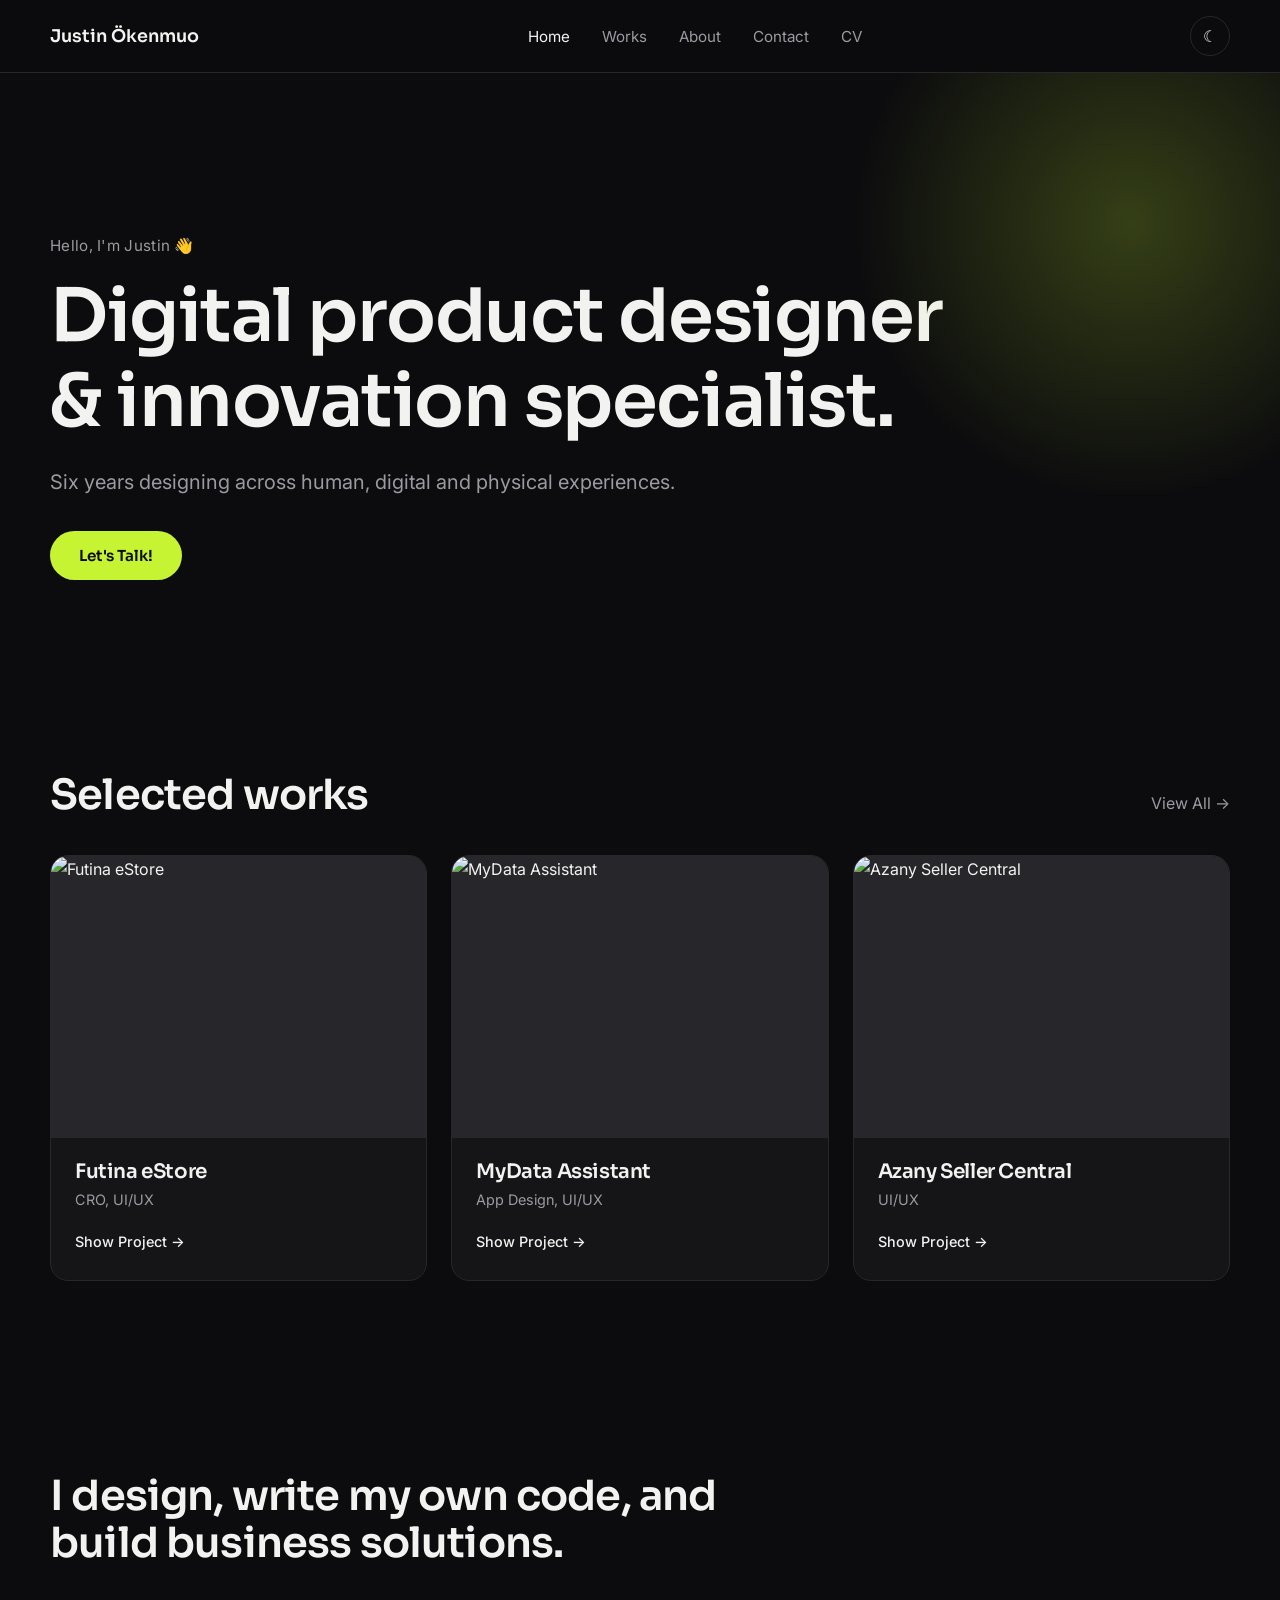
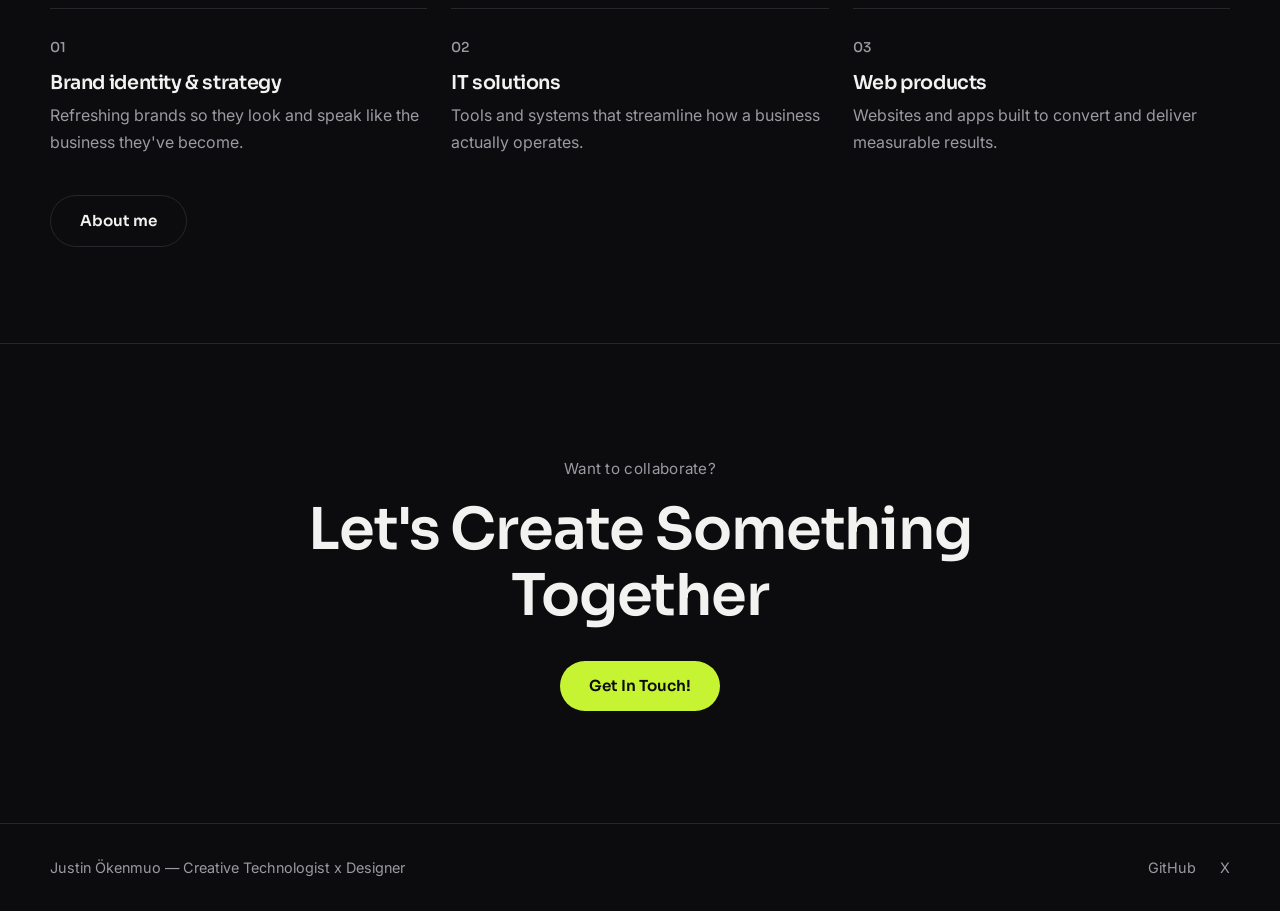
==== index.html @ a4647f99 "Static rebuild of okenmuo.work for GitHub Pages Co-Authored-By: Claude Opus 5.5 <noreply@anthropic.c" ====
<!doctype html>
<html lang="en" data-theme="dark">
<head>
<meta charset="utf-8">
<meta name="viewport" content="width=device-width, initial-scale=1">
<title>Justin Ökenmuo — Creative Technologist x Designer</title>
<meta name="description" content="Justin Ökenmuo — Creative Technologist x Designer">
<meta property="og:title" content="Justin Ökenmuo — Creative Technologist x Designer">
<meta property="og:description" content="Justin Ökenmuo — Creative Technologist x Designer">
<meta property="og:image" content="https://okenmuo.work/wp-content/uploads/2025/02/Screenshot-36.png">
<link rel="icon" href="https://okenmuo.work/wp-content/uploads/2025/01/cropped-favicon-96x96-2-270x270.png">
<link rel="preconnect" href="https://fonts.googleapis.com">
<link rel="preconnect" href="https://fonts.gstatic.com" crossorigin>
<link href="https://fonts.googleapis.com/css2?family=Sora:wght@400;500;600;700&family=Inter:wght@400;500&display=swap" rel="stylesheet">
<link rel="stylesheet" href="assets/style.css">
<script>try{var t=localStorage.getItem('theme');if(t)document.documentElement.dataset.theme=t;}catch(e){}</script>
</head>
<body>
<div class="loader" aria-hidden="true"><span>L O A D I N G</span></div>
<header class="site-header">
  <div class="wrap header-inner">
    <a class="logo" href="./">Justin Ökenmuo</a>
    <nav class="nav" id="nav"><ul><li><a href="./" aria-current="page">Home</a></li><li><a href="works/">Works</a></li><li><a href="about/">About</a></li><li><a href="contact/">Contact</a></li><li><a href="https://drive.google.com/file/d/1fWzQb8AXRmcuhQcdICG2mZRtPv6aENEN/view?usp=sharing" target="_blank" rel="noopener">CV</a></li></ul></nav>
    <div class="header-actions">
      <button class="theme-toggle" type="button" aria-label="Toggle light and dark mode"><span class="sun">☀</span><span class="moon">☾</span></button>
      <button class="menu-toggle" type="button" aria-label="Open menu" aria-expanded="false" aria-controls="nav"><span></span><span></span></button>
    </div>
  </div>
</header>
<main>
<section class="hero">
  <div class="hero-glow" aria-hidden="true"></div>
  <div class="wrap">
    <p class="eyebrow reveal">Hello, I'm Justin 👋</p>
    <h1 class="reveal">Digital product designer &amp; innovation specialist.</h1>
    <p class="lead reveal">Six years designing across human, digital and physical experiences.</p>
    <a class="btn reveal" href="contact/">Let's Talk!</a>
  </div>
</section>
<section class="section">
  <div class="wrap">
    <div class="section-head"><h2>Selected works</h2><a class="text-link" href="works/">View All →</a></div>
    <div class="grid"><a class="card reveal" href="portfolio/futina-estore/">
  <div class="card-img"><img src="https://okenmuo.work/wp-content/uploads/2026/09/futina_project.141.jpg" alt="Futina eStore" loading="lazy"></div>
  <div class="card-body"><h5>Futina eStore</h5><p class="tags">CRO, UI/UX</p><span class="card-link">Show Project →</span></div>
</a><a class="card reveal" href="portfolio/ai-mydata/">
  <div class="card-img"><img src="https://okenmuo.work/wp-content/uploads/2024/12/ai-home-dashboard.jpg" alt="MyData Assistant" loading="lazy"></div>
  <div class="card-body"><h5>MyData Assistant</h5><p class="tags">App Design, UI/UX</p><span class="card-link">Show Project →</span></div>
</a><a class="card reveal" href="portfolio/azany-ecommerce/">
  <div class="card-img"><img src="https://okenmuo.work/wp-content/uploads/2024/12/azany-dashboard.jpg" alt="Azany Seller Central" loading="lazy"></div>
  <div class="card-body"><h5>Azany Seller Central</h5><p class="tags">UI/UX</p><span class="card-link">Show Project →</span></div>
</a></div>
  </div>
</section>
<section class="section services">
  <div class="wrap">
    <h2 class="reveal">I design, write my own code, and build business solutions.</h2>
    <div class="service-grid">
      <div class="service reveal"><span class="num">01</span><h3>Brand identity &amp; strategy</h3><p>Refreshing brands so they look and speak like the business they've become.</p></div>
      <div class="service reveal"><span class="num">02</span><h3>IT solutions</h3><p>Tools and systems that streamline how a business actually operates.</p></div>
      <div class="service reveal"><span class="num">03</span><h3>Web products</h3><p>Websites and apps built to convert and deliver measurable results.</p></div>
    </div>
    <a class="btn btn-ghost" href="about/">About me</a>
  </div>
</section>
<section class="cta">
  <div class="wrap">
    <p class="eyebrow">Want to collaborate?</p>
    <h2>Let's Create Something Together</h2>
    <a class="btn" href="contact/">Get In Touch!</a>
  </div>
</section>
</main>
<footer class="site-footer">
  <div class="wrap footer-inner">
    <p>Justin Ökenmuo — Creative Technologist x Designer</p>
    <div class="socials"><a href="https://github.com/juxtenberg" target="_blank" rel="noopener">GitHub</a><a href="https://x.com/juxten" target="_blank" rel="noopener">X</a></div>
  </div>
</footer>
<script src="assets/main.js"></script>
</body>
</html>
---- assets/style.css ----
:root {
  --bg: #0c0c0e;
  --bg-2: #151518;
  --line: #26262b;
  --text: #f2f2f0;
  --muted: #9a9aa2;
  --accent: #c6f432;
  --accent-ink: #0c0c0e;
  --radius: 18px;
  --font-head: "Sora", system-ui, sans-serif;
  --font-body: "Inter", system-ui, sans-serif;
}
[data-theme="light"] {
  --bg: #f6f5f1;
  --bg-2: #ffffff;
  --line: #e2e0d8;
  --text: #121214;
  --muted: #5f5f66;
  --accent: #121214;
  --accent-ink: #f6f5f1;
}

* { box-sizing: border-box; margin: 0; padding: 0; }
html { scroll-behavior: smooth; }
body {
  background: var(--bg); color: var(--text);
  font: 16px/1.65 var(--font-body);
  -webkit-font-smoothing: antialiased;
  transition: background .3s, color .3s;
}
img { max-width: 100%; display: block; }
a { color: inherit; }
h1, h2, h3, h5 { font-family: var(--font-head); line-height: 1.15; letter-spacing: -0.02em; }
h1 { font-size: clamp(2.4rem, 6vw, 4.6rem); font-weight: 600; }
h2 { font-size: clamp(1.6rem, 3.4vw, 2.6rem); font-weight: 600; margin-bottom: 1.2rem; }
h3 { font-size: 1.2rem; font-weight: 600; }
h5 { font-size: 1.25rem; font-weight: 600; }
.wrap { width: min(1180px, 100% - 32px); margin-inline: auto; }
.muted { color: var(--muted); }
.eyebrow { color: var(--muted); font-size: .95rem; margin-bottom: 1rem; letter-spacing: .02em; }
.lead { font-size: clamp(1.05rem, 1.6vw, 1.25rem); color: var(--muted); max-width: 640px; margin: 1.4rem 0 2rem; }

/* Loader */
.loader {
  position: fixed; inset: 0; z-index: 100; background: var(--bg);
  display: grid; place-items: center; transition: opacity .5s, visibility .5s;
}
.loader span { font: 500 .85rem var(--font-head); letter-spacing: .3em; color: var(--muted); animation: pulse 1s infinite alternate; }
body.loaded .loader { opacity: 0; visibility: hidden; }
@keyframes pulse { to { opacity: .3; } }

/* Header */
.site-header {
  position: sticky; top: 0; z-index: 50;
  background: color-mix(in srgb, var(--bg) 80%, transparent);
  backdrop-filter: blur(12px); border-bottom: 1px solid var(--line);
}
.header-inner { display: flex; align-items: center; justify-content: space-between; height: 72px; gap: 1rem; }
.logo { font: 600 1.1rem var(--font-head); text-decoration: none; }
.nav ul { display: flex; gap: 2rem; list-style: none; }
.nav a { text-decoration: none; color: var(--muted); font-size: .95rem; transition: color .2s; }
.nav a:hover, .nav a[aria-current="page"] { color: var(--text); }
.header-actions { display: flex; gap: .5rem; align-items: center; }
.theme-toggle, .menu-toggle {
  background: none; border: 1px solid var(--line); color: var(--text);
  width: 40px; height: 40px; border-radius: 50%; cursor: pointer; font-size: 1rem;
}
[data-theme="dark"] .sun, [data-theme="light"] .moon { display: none; }
.menu-toggle { display: none; flex-direction: column; justify-content: center; align-items: center; gap: 5px; }
.menu-toggle span { width: 16px; height: 1.5px; background: var(--text); transition: transform .3s; }
.menu-toggle[aria-expanded="true"] span:first-child { transform: translateY(3.25px) rotate(45deg); }
.menu-toggle[aria-expanded="true"] span:last-child { transform: translateY(-3.25px) rotate(-45deg); }

/* Buttons */
.btn {
  display: inline-block; background: var(--accent); color: var(--accent-ink);
  font: 600 .95rem var(--font-head); padding: .95rem 1.8rem; border-radius: 999px;
  text-decoration: none; border: none; cursor: pointer; transition: transform .2s;
}
.btn:hover { transform: translateY(-2px); }
.btn-ghost { background: none; color: var(--text); border: 1px solid var(--line); margin-top: 2.5rem; }
.text-link { color: var(--muted); text-decoration: none; }
.text-link:hover { color: var(--text); }

/* Sections */
.hero { position: relative; padding: clamp(5rem, 14vw, 10rem) 0 clamp(4rem, 8vw, 6rem); overflow: hidden; }
.hero h1 { max-width: 900px; }
.hero-glow {
  position: absolute; width: 600px; height: 600px; right: -150px; top: -150px; border-radius: 50%;
  background: radial-gradient(circle, color-mix(in srgb, var(--accent) 22%, transparent), transparent 65%);
  pointer-events: none;
}
.page-hero { padding: clamp(4rem, 10vw, 7rem) 0 3rem; }
.section { padding: clamp(3.5rem, 8vw, 6rem) 0; }
.pt0 { padding-top: 0; }
.section-head { display: flex; justify-content: space-between; align-items: baseline; gap: 1rem; margin-bottom: 1rem; }

/* Cards */
.grid { display: grid; grid-template-columns: repeat(auto-fill, minmax(320px, 1fr)); gap: 1.5rem; }
.card { text-decoration: none; background: var(--bg-2); border: 1px solid var(--line); border-radius: var(--radius); overflow: hidden; display: flex; flex-direction: column; }
.card-img { aspect-ratio: 4 / 3; overflow: hidden; background: var(--line); }
.card-img img { width: 100%; height: 100%; object-fit: cover; transition: transform .6s ease; }
.card:hover .card-img img { transform: scale(1.05); }
.card-body { padding: 1.4rem 1.5rem 1.6rem; }
.tags { color: var(--muted); font-size: .9rem; margin: .3rem 0 1rem; }
.card-link { font-size: .9rem; font-weight: 500; }

/* Services */
.services h2 { max-width: 760px; }
.service-grid { display: grid; grid-template-columns: repeat(auto-fit, minmax(260px, 1fr)); gap: 1.5rem; margin-top: 2.5rem; }
.service { border-top: 1px solid var(--line); padding-top: 1.5rem; }
.service .num { font: 500 .85rem var(--font-head); color: var(--muted); }
.service h3 { margin: .8rem 0 .5rem; }
.service p { color: var(--muted); }

/* CTA */
.cta { padding: clamp(4rem, 10vw, 7rem) 0; text-align: center; border-top: 1px solid var(--line); }
.cta h2 { font-size: clamp(2rem, 5vw, 3.6rem); max-width: 780px; margin: 0 auto 2rem; }

/* Footer */
.site-footer { border-top: 1px solid var(--line); padding: 2rem 0; font-size: .9rem; color: var(--muted); }
.footer-inner { display: flex; justify-content: space-between; flex-wrap: wrap; gap: 1rem; }
.socials { display: flex; gap: 1.5rem; }
.socials a { text-decoration: none; }
.socials a:hover { color: var(--text); }

/* About */
.about-grid { display: grid; grid-template-columns: 1.2fr 1fr; gap: 3rem; align-items: center; }
.portrait { border-radius: var(--radius); aspect-ratio: 4 / 5; object-fit: cover; width: 100%; }
.timeline { border-top: 1px solid var(--line); }
.job { display: grid; grid-template-columns: 1fr auto; gap: .4rem 2rem; padding: 1.6rem 0; border-bottom: 1px solid var(--line); }
.job-desc { grid-column: 1 / -1; color: var(--muted); max-width: 760px; }
.date { font-size: .9rem; }
.skills { display: grid; grid-template-columns: 1fr 1fr; gap: 3rem; }
.bar { margin-bottom: 1.3rem; }
.bar-top { display: flex; justify-content: space-between; font-size: .95rem; margin-bottom: .5rem; }
.bar-track { height: 4px; background: var(--line); border-radius: 4px; overflow: hidden; }
.bar-fill { height: 100%; width: 0; background: var(--accent); transition: width 1.2s ease; }
.visible .bar-fill { width: var(--v); }
.tools { display: grid; grid-template-columns: repeat(auto-fill, minmax(140px, 1fr)); gap: 1rem; }
.tool { background: var(--bg-2); border: 1px solid var(--line); border-radius: var(--radius); padding: 1.4rem 1rem; display: flex; flex-direction: column; align-items: center; gap: .8rem; font-size: .9rem; }
.tool img { width: 48px; height: 48px; object-fit: contain; }

/* Contact */
.contact-grid { display: grid; grid-template-columns: 1fr 1fr; gap: 3rem; }
.contact-list { list-style: none; display: grid; gap: 1.2rem; }
.contact-list li { display: flex; flex-direction: column; font-size: 1.1rem; }
.contact-list li .muted { font-size: .85rem; }
.contact-list a { text-decoration: none; }
.contact-form { background: var(--bg-2); border: 1px solid var(--line); border-radius: var(--radius); padding: 2rem; display: grid; gap: 1.1rem; }
.contact-form h2 { font-size: 1.5rem; margin: 0; }
.contact-form label { display: grid; gap: .4rem; font-size: .9rem; color: var(--muted); }
.contact-form input, .contact-form textarea {
  font: inherit; color: var(--text); background: var(--bg); border: 1px solid var(--line);
  border-radius: 10px; padding: .8rem 1rem; resize: vertical;
}
.contact-form input:focus, .contact-form textarea:focus { outline: 2px solid var(--accent); outline-offset: 1px; }
.form-note { font-size: .8rem; }

/* Case study */
.case-hero h1 { margin-bottom: .2rem; }
.meta { display: flex; flex-wrap: wrap; gap: 1.2rem 3rem; border-top: 1px solid var(--line); padding-top: 1.5rem; }
.meta div { display: flex; flex-direction: column; }
.meta .muted { font-size: .85rem; }
.case { display: grid; gap: 3rem; }
.case-img img { width: 100%; border-radius: var(--radius); background: var(--bg-2); }
.case-block { max-width: 780px; }
.case-block ul { padding-left: 1.2rem; display: grid; gap: .6rem; color: var(--muted); }
.case-block p { color: var(--muted); font-size: 1.05rem; }
.gallery { display: grid; grid-template-columns: repeat(auto-fit, minmax(300px, 1fr)); gap: 1.5rem; }
.next-project { display: flex; flex-direction: column; gap: .3rem; text-decoration: none; border-top: 1px solid var(--line); padding-top: 2rem; font-size: 1.6rem; font-family: var(--font-head); }
.next-project .muted { font-size: .9rem; font-family: var(--font-body); }

/* Reveal */
.reveal { opacity: 0; transform: translateY(24px); transition: opacity .8s ease, transform .8s ease; }
.reveal.visible { opacity: 1; transform: none; }
@media (prefers-reduced-motion: reduce) {
  .reveal { opacity: 1; transform: none; transition: none; }
  .bar-fill { width: var(--v); transition: none; }
}

/* Mobile */
@media (max-width: 860px) {
  .menu-toggle { display: flex; }
  .nav {
    position: fixed; inset: 72px 0 auto 0; background: var(--bg); border-bottom: 1px solid var(--line);
    transform: translateY(-120%); transition: transform .35s ease; z-index: -1;
  }
  .nav.open { transform: none; }
  .nav ul { flex-direction: column; gap: 0; padding: 1rem 16px 1.5rem; }
  .nav a { display: block; padding: .8rem 0; font-size: 1.2rem; color: var(--text); }
  .about-grid, .skills, .contact-grid { grid-template-columns: 1fr; }
  .grid { grid-template-columns: 1fr; }
  .gallery { grid-template-columns: 1fr; }
  .job { grid-template-columns: 1fr; }
}
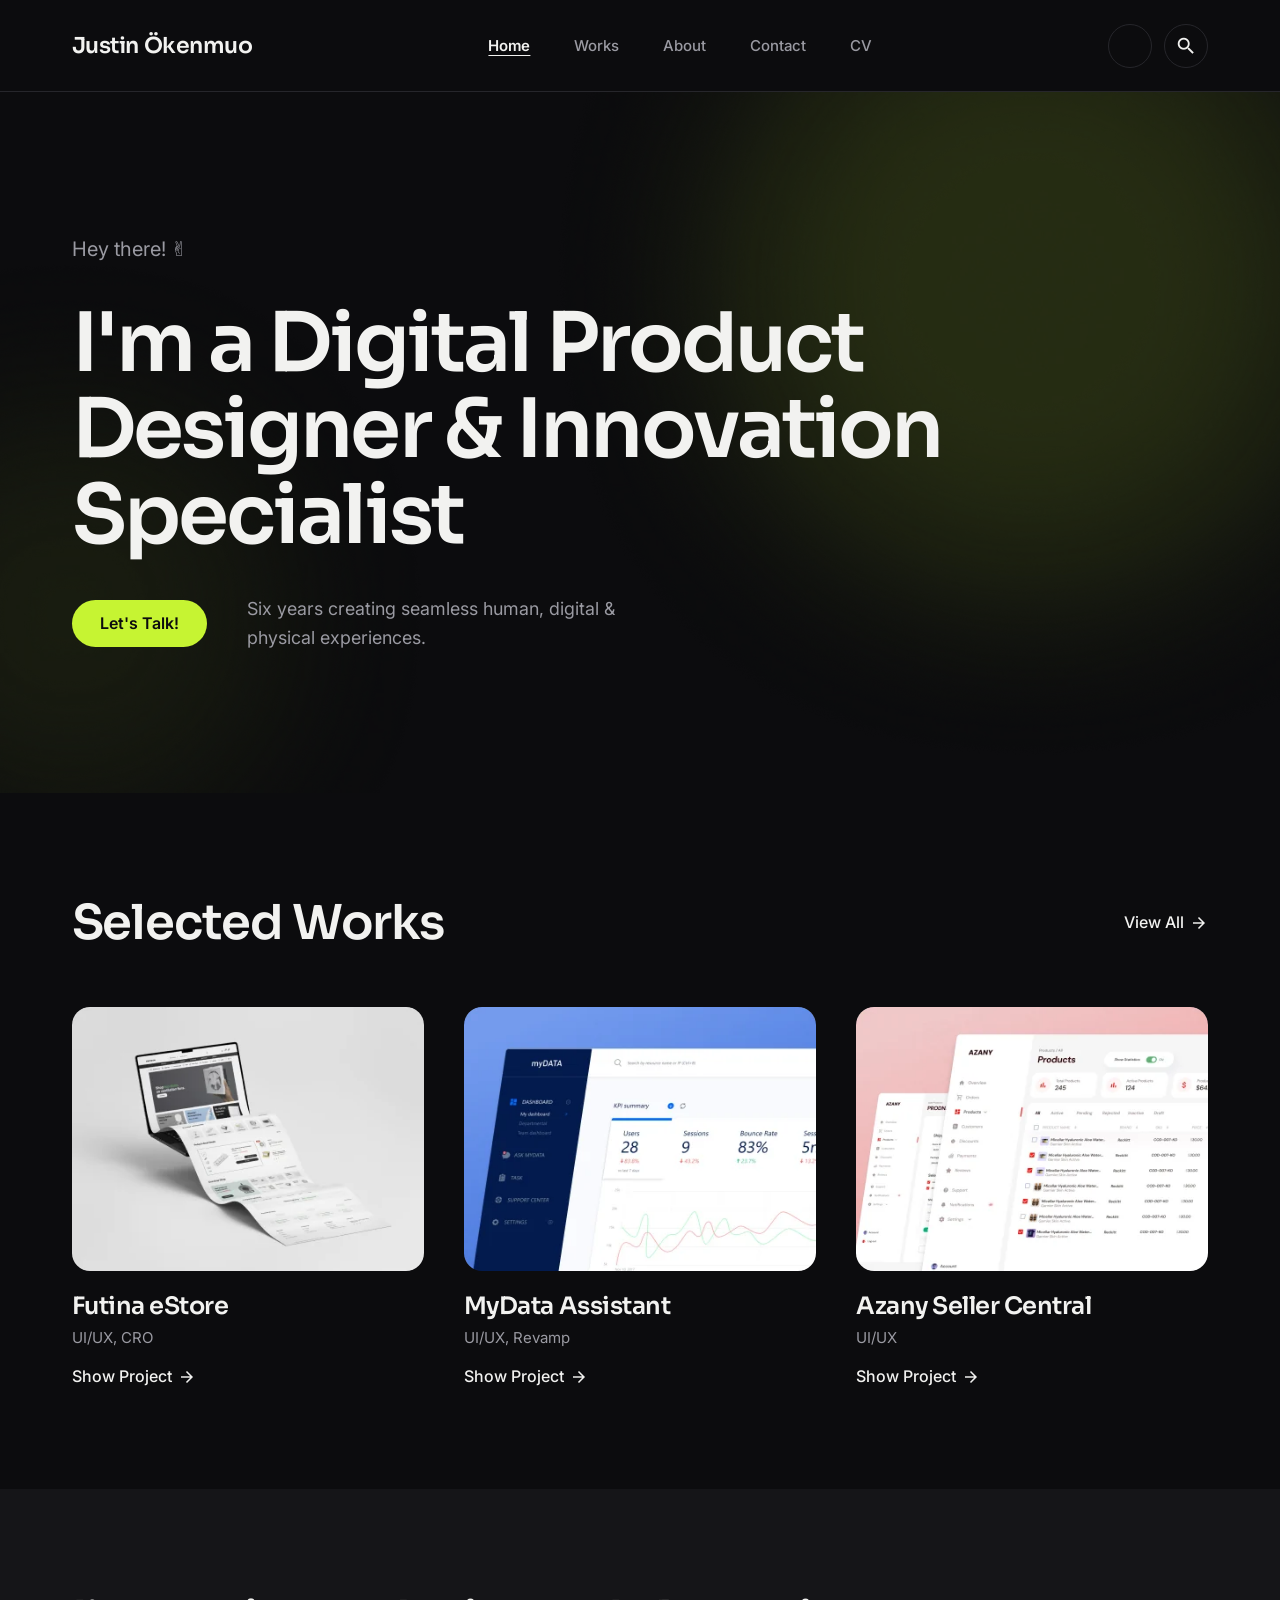
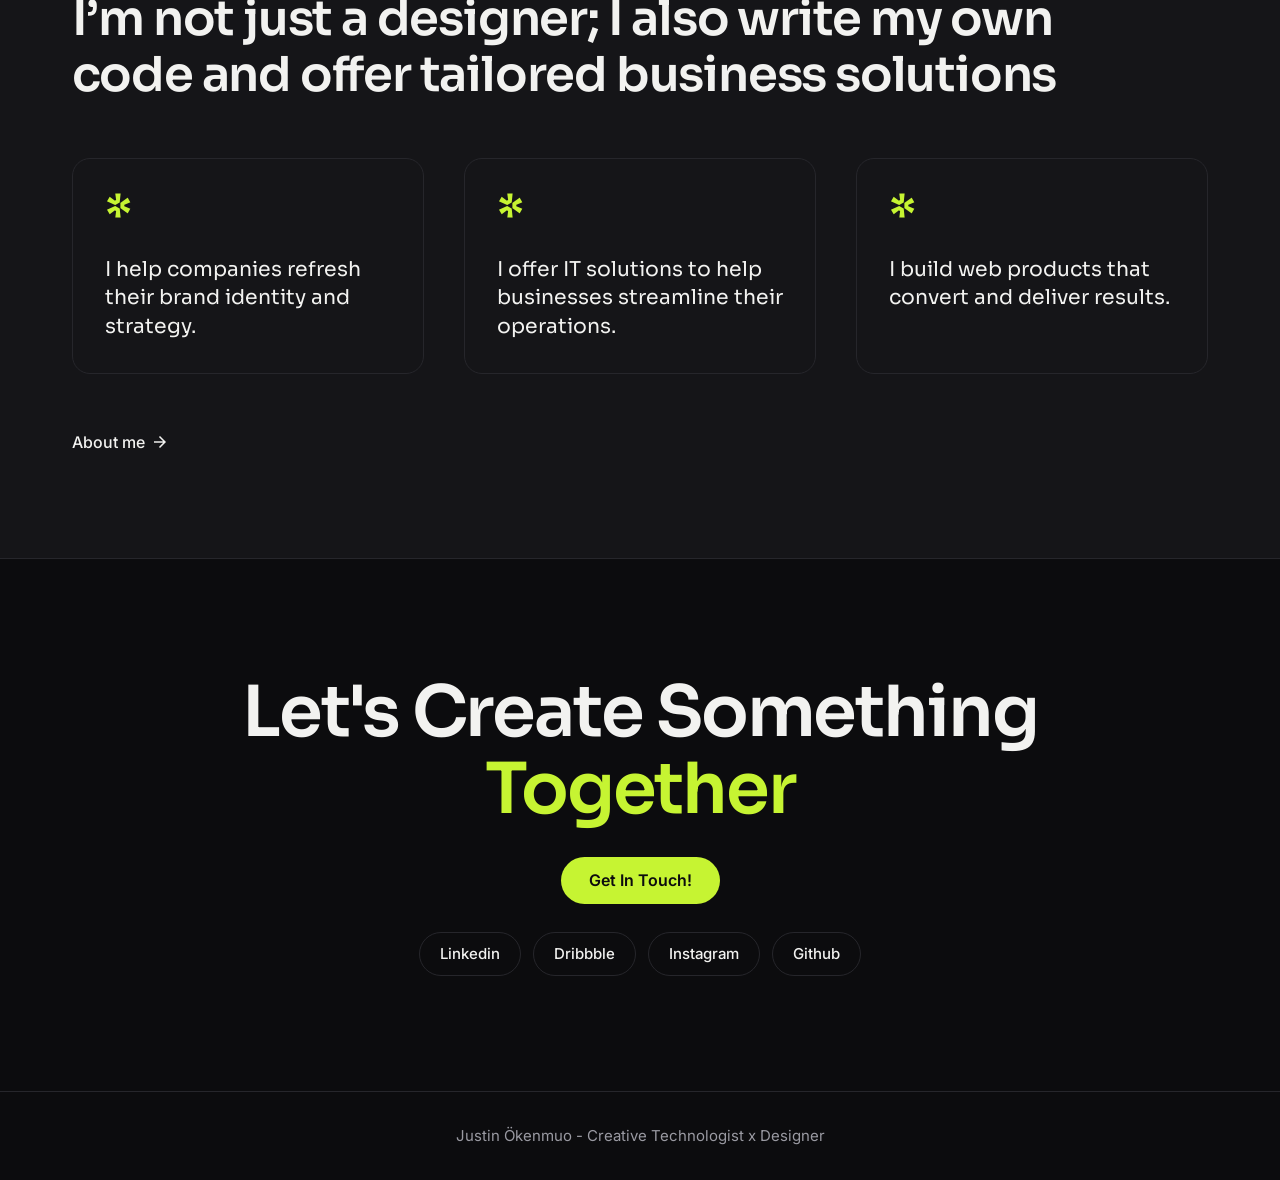
==== commit 8066b3cc: "Rebuild site from Figma design (responsive, interactive) - All 10 Figma frames: Home, Works, About, " ====
--- a/index.html
+++ b/index.html
@@ -2,81 +2,108 @@
 <html lang="en" data-theme="dark">
 <head>
 <meta charset="utf-8">
-<meta name="viewport" content="width=device-width, initial-scale=1">
-<title>Justin Ökenmuo — Creative Technologist x Designer</title>
-<meta name="description" content="Justin Ökenmuo — Creative Technologist x Designer">
-<meta property="og:title" content="Justin Ökenmuo — Creative Technologist x Designer">
-<meta property="og:description" content="Justin Ökenmuo — Creative Technologist x Designer">
+<meta name="viewport" content="width=device-width, initial-scale=1, viewport-fit=cover">
+<title>Justin Ökenmuo — Digital Product Designer & Innovation Specialist</title>
+<meta name="description" content="Digital product designer & innovation specialist. Six years creating seamless human, digital & physical experiences.">
+<meta name="theme-color" content="#0c0c0e">
+<meta property="og:title" content="Justin Ökenmuo — Digital Product Designer & Innovation Specialist">
+<meta property="og:description" content="Digital product designer & innovation specialist. Six years creating seamless human, digital & physical experiences.">
 <meta property="og:image" content="https://okenmuo.work/wp-content/uploads/2025/02/Screenshot-36.png">
+<meta name="twitter:card" content="summary_large_image">
 <link rel="icon" href="https://okenmuo.work/wp-content/uploads/2025/01/cropped-favicon-96x96-2-270x270.png">
 <link rel="preconnect" href="https://fonts.googleapis.com">
 <link rel="preconnect" href="https://fonts.gstatic.com" crossorigin>
-<link href="https://fonts.googleapis.com/css2?family=Sora:wght@400;500;600;700&family=Inter:wght@400;500&display=swap" rel="stylesheet">
-<link rel="stylesheet" href="assets/style.css">
+<link href="https://fonts.googleapis.com/css2?family=Inter:wght@400;500;600;700&family=Sora:wght@400;600&display=swap" rel="stylesheet">
+<link href="https://fonts.googleapis.com/icon?family=Material+Icons&display=block" rel="stylesheet">
 <script>try{var t=localStorage.getItem('theme');if(t)document.documentElement.dataset.theme=t;}catch(e){}</script>
+<link rel="stylesheet" href="./assets/style.css">
 </head>
-<body>
-<div class="loader" aria-hidden="true"><span>L O A D I N G</span></div>
+<body class="no-js" data-base="./">
+<a class="skip" href="#main">Skip to content</a>
+<div class="loader" aria-hidden="true"><div class="loader__inner"><span class="loader__label">L O A D I N G</span><span class="loader__bar"><span></span></span></div></div>
 <header class="site-header">
   <div class="wrap header-inner">
     <a class="logo" href="./">Justin Ökenmuo</a>
-    <nav class="nav" id="nav"><ul><li><a href="./" aria-current="page">Home</a></li><li><a href="works/">Works</a></li><li><a href="about/">About</a></li><li><a href="contact/">Contact</a></li><li><a href="https://drive.google.com/file/d/1fWzQb8AXRmcuhQcdICG2mZRtPv6aENEN/view?usp=sharing" target="_blank" rel="noopener">CV</a></li></ul></nav>
+    <nav class="nav" aria-label="Main"><a class="nav-link" href="./" aria-current="page">Home</a><a class="nav-link" href="./works/">Works</a><a class="nav-link" href="./about/">About</a><a class="nav-link" href="./contact/">Contact</a><a class="nav-link" href="https://drive.google.com/file/d/1fWzQb8AXRmcuhQcdICG2mZRtPv6aENEN/view?usp=sharing" target="_blank" rel="noopener">CV</a></nav>
     <div class="header-actions">
-      <button class="theme-toggle" type="button" aria-label="Toggle light and dark mode"><span class="sun">☀</span><span class="moon">☾</span></button>
-      <button class="menu-toggle" type="button" aria-label="Open menu" aria-expanded="false" aria-controls="nav"><span></span><span></span></button>
+      <button class="icon-btn theme-toggle" type="button" aria-label="Switch to light mode"><span class="material-icons ic-light" aria-hidden="true">light_mode</span><span class="material-icons ic-dark" aria-hidden="true">dark_mode</span></button>
+      <button class="icon-btn search-btn" type="button" aria-label="Search" data-open-search><span class="material-icons" aria-hidden="true">search</span></button>
+      <button class="menu-btn" type="button" aria-expanded="false" aria-controls="mobile-menu"><span class="menu-btn__label">Menu</span><span class="menu-btn__icon" aria-hidden="true"></span></button>
     </div>
   </div>
 </header>
-<main>
+<div class="mobile-menu" id="mobile-menu" aria-hidden="true">
+  <nav aria-label="Mobile"><ul class="mobile-menu__links"><li><a href="./" aria-current="page">Home<span class="num">01</span></a></li><li><a href="./works/">Works<span class="num">02</span></a></li><li><a href="./about/">About<span class="num">03</span></a></li><li><a href="./contact/">Contact<span class="num">04</span></a></li><li><a href="https://drive.google.com/file/d/1fWzQb8AXRmcuhQcdICG2mZRtPv6aENEN/view?usp=sharing" target="_blank" rel="noopener">CV<span class="num">05 ↗</span></a></li></ul></nav>
+  <div class="mobile-menu__foot">
+    <button class="text-link" type="button" data-open-search><span class="material-icons" aria-hidden="true">search</span><span class="tl-label">Search the site</span></button>
+    <a class="text-link" href="mailto:jokenmuo@yahoo.com"><span class="material-icons" aria-hidden="true">mail</span><span class="tl-label">jokenmuo@yahoo.com</span></a>
+    <div class="socials" style="justify-content:flex-start"><a class="social" href="#">Linkedin</a><a class="social" href="https://dribbble.com/Juxtenberg" target="_blank" rel="noopener">Dribbble</a><a class="social" href="#">Instagram</a><a class="social" href="https://github.com/juxtenberg" target="_blank" rel="noopener">Github</a></div>
+  </div>
+</div>
+<div class="search" id="search" role="dialog" aria-modal="true" aria-label="Search" aria-hidden="true">
+  <div class="search__top"><button class="icon-btn" type="button" aria-label="Close search" data-close-search><span class="material-icons" aria-hidden="true">close</span></button></div>
+  <div class="search__body">
+    <p class="search__title">What are you looking for?</p>
+    <form role="search"><label class="search__field"><span class="material-icons" aria-hidden="true">search</span><span class="sr-only">Search</span><input type="search" placeholder="Search projects and pages" autocomplete="off"></label></form>
+    <ul class="search__results" aria-live="polite"></ul>
+  </div>
+</div>
+<main id="main">
 <section class="hero">
-  <div class="hero-glow" aria-hidden="true"></div>
+  <img class="hero__glow hero__glow--1" src="assets/img/glow-1.webp" width="760" height="700" alt="" aria-hidden="true">
+  <img class="hero__glow hero__glow--2" src="assets/img/glow-2.webp" width="480" height="588" alt="" aria-hidden="true">
   <div class="wrap">
-    <p class="eyebrow reveal">Hello, I'm Justin 👋</p>
-    <h1 class="reveal">Digital product designer &amp; innovation specialist.</h1>
-    <p class="lead reveal">Six years designing across human, digital and physical experiences.</p>
-    <a class="btn reveal" href="contact/">Let's Talk!</a>
+    <p class="hero__eyebrow reveal">Hey there! ✌️</p>
+    <h1 class="h-display hero__title reveal">I'm a Digital Product Designer &amp; Innovation Specialist</h1>
+    <div class="hero__cta reveal">
+      <a class="btn" href="contact/">Let's Talk!</a>
+      <p class="hero__lead">Six years creating seamless human, digital &amp; physical experiences.</p>
+    </div>
   </div>
 </section>
 <section class="section">
   <div class="wrap">
-    <div class="section-head"><h2>Selected works</h2><a class="text-link" href="works/">View All →</a></div>
-    <div class="grid"><a class="card reveal" href="portfolio/futina-estore/">
-  <div class="card-img"><img src="https://okenmuo.work/wp-content/uploads/2026/09/futina_project.141.jpg" alt="Futina eStore" loading="lazy"></div>
-  <div class="card-body"><h5>Futina eStore</h5><p class="tags">CRO, UI/UX</p><span class="card-link">Show Project →</span></div>
-</a><a class="card reveal" href="portfolio/ai-mydata/">
-  <div class="card-img"><img src="https://okenmuo.work/wp-content/uploads/2024/12/ai-home-dashboard.jpg" alt="MyData Assistant" loading="lazy"></div>
-  <div class="card-body"><h5>MyData Assistant</h5><p class="tags">App Design, UI/UX</p><span class="card-link">Show Project →</span></div>
-</a><a class="card reveal" href="portfolio/azany-ecommerce/">
-  <div class="card-img"><img src="https://okenmuo.work/wp-content/uploads/2024/12/azany-dashboard.jpg" alt="Azany Seller Central" loading="lazy"></div>
-  <div class="card-body"><h5>Azany Seller Central</h5><p class="tags">UI/UX</p><span class="card-link">Show Project →</span></div>
-</a></div>
+    <div class="head-row"><h2 class="h-section">Selected Works</h2><a class="text-link" href="works/"><span class="tl-label">View All</span><span class="material-icons" aria-hidden="true">arrow_forward</span></a></div>
+    <div class="cards">
+      <a class="card reveal" href="./portfolio/futina-estore/">
+  <div class="card__media"><img src="./assets/img/card-futina.webp" width="400" height="300" alt="Futina eStore homepage shown on a laptop with the page unrolling" loading="lazy"></div>
+  <div class="card__body"><h3 class="card__title">Futina eStore</h3><p class="card__tags">UI/UX, CRO</p></div>
+  <span class="text-link"><span class="tl-label">Show Project</span><span class="material-icons" aria-hidden="true">arrow_forward</span></span>
+</a>
+      <a class="card reveal" href="./portfolio/ai-mydata/">
+  <div class="card__media"><img src="./assets/img/card-mydata.webp" width="400" height="300" alt="MyData analytics dashboard with KPI summary" loading="lazy"></div>
+  <div class="card__body"><h3 class="card__title">MyData Assistant</h3><p class="card__tags">UI/UX, Revamp</p></div>
+  <span class="text-link"><span class="tl-label">Show Project</span><span class="material-icons" aria-hidden="true">arrow_forward</span></span>
+</a>
+      <a class="card reveal" href="./portfolio/azany-ecommerce/">
+  <div class="card__media"><img src="./assets/img/card-azany.webp" width="400" height="300" alt="Azany Seller Central product management screens" loading="lazy"></div>
+  <div class="card__body"><h3 class="card__title">Azany Seller Central</h3><p class="card__tags">UI/UX</p></div>
+  <span class="text-link"><span class="tl-label">Show Project</span><span class="material-icons" aria-hidden="true">arrow_forward</span></span>
+</a>
+    </div>
   </div>
 </section>
-<section class="section services">
+<section class="section section--surface">
   <div class="wrap">
-    <h2 class="reveal">I design, write my own code, and build business solutions.</h2>
-    <div class="service-grid">
-      <div class="service reveal"><span class="num">01</span><h3>Brand identity &amp; strategy</h3><p>Refreshing brands so they look and speak like the business they've become.</p></div>
-      <div class="service reveal"><span class="num">02</span><h3>IT solutions</h3><p>Tools and systems that streamline how a business actually operates.</p></div>
-      <div class="service reveal"><span class="num">03</span><h3>Web products</h3><p>Websites and apps built to convert and deliver measurable results.</p></div>
+    <h2 class="h-section services-title reveal">I’m not just a designer; I also write my own code and offer tailored business solutions</h2>
+    <div class="services">
+      <div class="service reveal"><span class="service__star" aria-hidden="true">*</span><p>I help companies refresh their brand identity and strategy.</p></div>
+      <div class="service reveal"><span class="service__star" aria-hidden="true">*</span><p>I offer IT solutions to help businesses streamline their operations.</p></div>
+      <div class="service reveal"><span class="service__star" aria-hidden="true">*</span><p>I build web products that convert and deliver results.</p></div>
     </div>
-    <a class="btn btn-ghost" href="about/">About me</a>
+    <a class="text-link" href="about/"><span class="tl-label">About me</span><span class="material-icons" aria-hidden="true">arrow_forward</span></a>
   </div>
 </section>
 <section class="cta">
   <div class="wrap">
-    <p class="eyebrow">Want to collaborate?</p>
-    <h2>Let's Create Something Together</h2>
-    <a class="btn" href="contact/">Get In Touch!</a>
+    
+    <h2 class="cta__title reveal"><span>Let's Create Something</span><span class="accent">Together</span></h2>
+    <a class="btn" href="./contact/">Get In Touch!</a>
+    <div class="socials"><a class="social" href="#">Linkedin</a><a class="social" href="https://dribbble.com/Juxtenberg" target="_blank" rel="noopener">Dribbble</a><a class="social" href="#">Instagram</a><a class="social" href="https://github.com/juxtenberg" target="_blank" rel="noopener">Github</a></div>
   </div>
 </section>
 </main>
-<footer class="site-footer">
-  <div class="wrap footer-inner">
-    <p>Justin Ökenmuo — Creative Technologist x Designer</p>
-    <div class="socials"><a href="https://github.com/juxtenberg" target="_blank" rel="noopener">GitHub</a><a href="https://x.com/juxten" target="_blank" rel="noopener">X</a></div>
-  </div>
-</footer>
-<script src="assets/main.js"></script>
+<footer class="site-footer"><div class="wrap">Justin Ökenmuo - Creative Technologist x Designer</div></footer>
+<script src="./assets/main.js"></script>
 </body>
 </html>
--- a/assets/style.css
+++ b/assets/style.css
@@ -1,196 +1,486 @@
+/* ==========================================================
+   Justin Ökenmuo — Portfolio
+   Built from Figma file vTWQitHbDhxwp3pK6GRG9G
+   Tokens below mirror the Figma variables (dark = design).
+   ========================================================== */
+
 :root {
   --bg: #0c0c0e;
-  --bg-2: #151518;
+  --surface: #151518;
+  --placeholder: #1d1d22;
   --line: #26262b;
   --text: #f2f2f0;
   --muted: #9a9aa2;
   --accent: #c6f432;
   --accent-ink: #0c0c0e;
-  --radius: 18px;
-  --font-head: "Sora", system-ui, sans-serif;
+  --accent-text: #c6f432;   /* accent used as text colour */
+  --glow-opacity: 1;
+
+  --font-display: "Sora", system-ui, sans-serif;
   --font-body: "Inter", system-ui, sans-serif;
-}
-[data-theme="light"] {
-  --bg: #f6f5f1;
-  --bg-2: #ffffff;
-  --line: #e2e0d8;
-  --text: #121214;
-  --muted: #5f5f66;
-  --accent: #121214;
-  --accent-ink: #f6f5f1;
-}
-
-* { box-sizing: border-box; margin: 0; padding: 0; }
-html { scroll-behavior: smooth; }
+
+  --gutter: clamp(16px, 5.6vw, 80px);
+  --max: 1280px;
+  --max-narrow: 1040px;
+  --header-h: 92px;
+  --radius-card: 18px;
+  --radius-media: 24px;
+  --ease: cubic-bezier(.22, .61, .36, 1);
+  color-scheme: dark;
+}
+
+/* Light theme (toggle). Not in the Figma file — derived from the same palette. */
+:root[data-theme="light"] {
+  --bg: #f6f6f2;
+  --surface: #ecece7;
+  --placeholder: #e2e2dc;
+  --line: #d9d9d2;
+  --text: #0e0e10;
+  --muted: #5f5f67;
+  --accent: #c6f432;
+  --accent-ink: #0c0c0e;
+  --accent-text: #557500;
+  --glow-opacity: .55;
+  color-scheme: light;
+}
+
+*, *::before, *::after { box-sizing: border-box; }
+html { -webkit-text-size-adjust: 100%; scroll-behavior: smooth; }
 body {
-  background: var(--bg); color: var(--text);
-  font: 16px/1.65 var(--font-body);
+  margin: 0;
+  background: var(--bg);
+  color: var(--text);
+  font-family: var(--font-body);
+  font-size: 16px;
+  line-height: 1.6;
   -webkit-font-smoothing: antialiased;
-  transition: background .3s, color .3s;
-}
-img { max-width: 100%; display: block; }
+  transition: background-color .3s var(--ease), color .3s var(--ease);
+  overflow-x: hidden;
+}
+body.no-scroll { overflow: hidden; }
+img { display: block; max-width: 100%; height: auto; }
 a { color: inherit; }
-h1, h2, h3, h5 { font-family: var(--font-head); line-height: 1.15; letter-spacing: -0.02em; }
-h1 { font-size: clamp(2.4rem, 6vw, 4.6rem); font-weight: 600; }
-h2 { font-size: clamp(1.6rem, 3.4vw, 2.6rem); font-weight: 600; margin-bottom: 1.2rem; }
-h3 { font-size: 1.2rem; font-weight: 600; }
-h5 { font-size: 1.25rem; font-weight: 600; }
-.wrap { width: min(1180px, 100% - 32px); margin-inline: auto; }
+h1, h2, h3, h4, p { margin: 0; }
+button { font: inherit; color: inherit; background: none; border: 0; padding: 0; cursor: pointer; }
+:focus-visible { outline: 2px solid var(--accent); outline-offset: 3px; border-radius: 6px; }
+
+.material-icons { font-family: "Material Icons"; font-weight: normal; font-style: normal; line-height: 1;
+  letter-spacing: normal; text-transform: none; display: inline-block; white-space: nowrap; direction: ltr;
+  -webkit-font-feature-settings: "liga"; font-feature-settings: "liga"; -webkit-font-smoothing: antialiased; }
+
+.wrap { width: 100%; max-width: calc(var(--max) + 2 * var(--gutter)); margin: 0 auto; padding-inline: var(--gutter); }
+.wrap--narrow { max-width: calc(var(--max-narrow) + 2 * var(--gutter)); }
+.sr-only { position: absolute; width: 1px; height: 1px; overflow: hidden; clip: rect(0 0 0 0); white-space: nowrap; }
+.skip { position: absolute; left: 16px; top: -60px; z-index: 200; background: var(--accent); color: var(--accent-ink);
+  padding: 10px 16px; border-radius: 100px; font-weight: 600; text-decoration: none; }
+.skip:focus { top: 16px; }
+
+/* ---------- Loader (Figma: Loading) ---------- */
+.loader { position: fixed; inset: 0; z-index: 300; background: var(--bg); display: grid; place-items: center;
+  transition: opacity .5s var(--ease), visibility .5s; }
+.loader__inner { display: flex; flex-direction: column; align-items: center; gap: 28px; }
+.loader__label { font-family: var(--font-display); font-weight: 600; font-size: 20px; letter-spacing: 4px; color: var(--muted); }
+.loader__bar { width: 120px; height: 2px; background: var(--line); overflow: hidden; }
+.loader__bar span { display: block; height: 100%; width: 100%; background: var(--accent); transform-origin: left;
+  animation: load 1.1s var(--ease) infinite; }
+@keyframes load { 0% { transform: scaleX(0); } 60% { transform: scaleX(1); } 100% { transform: scaleX(1); opacity: 0; } }
+body.loaded .loader { opacity: 0; visibility: hidden; }
+
+/* ---------- Header ---------- */
+.site-header { position: sticky; top: 0; z-index: 100; height: var(--header-h); background: var(--bg);
+  border-bottom: 1px solid var(--line); transition: background-color .3s var(--ease); }
+.header-inner { height: 100%; display: flex; align-items: center; justify-content: space-between; gap: 24px; }
+.logo { font-family: var(--font-display); font-weight: 600; font-size: 22px; letter-spacing: -0.44px;
+  text-decoration: none; white-space: nowrap; color: var(--text); }
+.nav { display: flex; gap: 36px; align-items: center; }
+.nav-link { padding: 6px 4px; font-size: 15px; font-weight: 500; color: var(--muted); text-decoration: none;
+  transition: color .2s var(--ease); white-space: nowrap; }
+.nav-link:hover { color: var(--text); }                               /* Nav Link / Hover */
+.nav-link[aria-current="page"] { color: var(--text); font-weight: 600;  /* Nav Link / Active */
+  text-decoration: underline; text-underline-offset: 4px; }
+.header-actions { display: flex; gap: 12px; align-items: center; }
+
+/* Icon Button — Default: 1px line border; Hover: accent fill, ink icon */
+.icon-btn { width: 44px; height: 44px; border-radius: 100px; border: 1px solid var(--line); display: grid; place-items: center;
+  color: var(--text); transition: background-color .2s var(--ease), border-color .2s var(--ease), color .2s var(--ease); }
+.icon-btn .material-icons { font-size: 22px; }
+.icon-btn:hover { background: var(--accent); border-color: var(--accent); color: var(--accent-ink); }
+.theme-toggle .ic-dark { display: none; }
+:root[data-theme="light"] .theme-toggle .ic-light { display: none; }
+:root[data-theme="light"] .theme-toggle .ic-dark { display: inline-block; }
+
+/* Mobile "Menu" button (okenmuo.work pattern) */
+.menu-btn { display: none; height: 44px; padding: 0 16px 0 18px; border-radius: 100px; border: 1px solid var(--line);
+  align-items: center; gap: 10px; font-size: 15px; font-weight: 500; color: var(--text);
+  transition: background-color .2s var(--ease), border-color .2s var(--ease), color .2s var(--ease); }
+.menu-btn:hover { background: var(--accent); border-color: var(--accent); color: var(--accent-ink); }
+.menu-btn__icon { width: 16px; height: 8px; position: relative; }
+.menu-btn__icon::before, .menu-btn__icon::after { content: ""; position: absolute; left: 0; right: 0; height: 1.5px;
+  background: currentColor; border-radius: 2px; transition: transform .3s var(--ease), top .3s var(--ease); }
+.menu-btn__icon::before { top: 0; }
+.menu-btn__icon::after { top: 6.5px; }
+.menu-open .menu-btn__icon::before { top: 3.25px; transform: rotate(45deg); }
+.menu-open .menu-btn__icon::after { top: 3.25px; transform: rotate(-45deg); }
+
+/* Mobile menu overlay */
+.mobile-menu { position: fixed; inset: var(--header-h) 0 0 0; z-index: 90; background: var(--bg);
+  display: flex; flex-direction: column; justify-content: space-between; padding: 32px var(--gutter) 32px;
+  opacity: 0; visibility: hidden; transform: translateY(-12px); overflow-y: auto;
+  transition: opacity .35s var(--ease), transform .35s var(--ease), visibility .35s; }
+.menu-open .mobile-menu { opacity: 1; visibility: visible; transform: none; }
+.mobile-menu__links { list-style: none; margin: 0; padding: 0; }
+.mobile-menu__links li { border-bottom: 1px solid var(--line); opacity: 0; transform: translateY(10px);
+  transition: opacity .4s var(--ease), transform .4s var(--ease); }
+.menu-open .mobile-menu__links li { opacity: 1; transform: none; }
+.menu-open .mobile-menu__links li:nth-child(2) { transition-delay: .04s; }
+.menu-open .mobile-menu__links li:nth-child(3) { transition-delay: .08s; }
+.menu-open .mobile-menu__links li:nth-child(4) { transition-delay: .12s; }
+.menu-open .mobile-menu__links li:nth-child(5) { transition-delay: .16s; }
+.mobile-menu__links a { display: flex; align-items: baseline; justify-content: space-between; padding: 18px 0;
+  font-family: var(--font-display); font-weight: 600; font-size: clamp(32px, 9vw, 44px); letter-spacing: -1px;
+  line-height: 1.1; text-decoration: none; color: var(--text); transition: color .2s var(--ease); }
+.mobile-menu__links a span.num { font-family: var(--font-body); font-size: 14px; font-weight: 500; letter-spacing: 0; color: var(--muted); }
+.mobile-menu__links a:hover, .mobile-menu__links a[aria-current="page"] { color: var(--accent-text); }
+.mobile-menu__foot { display: flex; flex-direction: column; gap: 16px; padding-top: 32px; }
+.mobile-menu__foot .muted { font-size: 15px; }
+
+/* ---------- Search overlay ---------- */
+.search { position: fixed; inset: 0; z-index: 150; background: color-mix(in srgb, var(--bg) 92%, transparent);
+  backdrop-filter: blur(8px); -webkit-backdrop-filter: blur(8px);
+  display: flex; flex-direction: column; opacity: 0; visibility: hidden; transition: opacity .3s var(--ease), visibility .3s; }
+.search.open { opacity: 1; visibility: visible; }
+.search__top { display: flex; justify-content: flex-end; padding: 24px var(--gutter); }
+.search__body { width: 100%; max-width: calc(880px + 2 * var(--gutter)); margin: 0 auto; padding: 4vh var(--gutter) 40px; }
+.search__title { font-family: var(--font-display); font-weight: 600; font-size: clamp(30px, 5vw, 56px); letter-spacing: -1.4px; line-height: 1.15; margin-bottom: 28px; }
+.search__field { display: flex; align-items: center; gap: 12px; border-bottom: 2px solid var(--line); padding: 8px 0 14px;
+  transition: border-color .2s var(--ease); }
+.search__field:focus-within { border-color: var(--accent); }
+.search__field .material-icons { color: var(--muted); font-size: 26px; }
+.search__field input { flex: 1; min-width: 0; background: none; border: 0; outline: 0; color: var(--text);
+  font: 500 clamp(20px, 3vw, 28px) var(--font-body); }
+.search__field input::placeholder { color: var(--muted); }
+.search__field input::-webkit-search-cancel-button { -webkit-appearance: none; appearance: none; }
+.search__results { list-style: none; margin: 20px 0 0; padding: 0; }
+.search__results a { display: flex; justify-content: space-between; gap: 16px; align-items: center; padding: 16px 0;
+  border-bottom: 1px solid var(--line); text-decoration: none; transition: color .2s var(--ease); }
+.search__results a:hover, .search__results a:focus-visible { color: var(--accent-text); }
+.search__results .r-title { font-family: var(--font-display); font-weight: 600; font-size: 20px; letter-spacing: -.4px; }
+.search__results .r-meta { color: var(--muted); font-size: 14px; white-space: nowrap; }
+.search__empty { color: var(--muted); padding: 16px 0; }
+
+/* ---------- Shared components ---------- */
+/* Button — Default: accent bg; Hover: text-colour bg */
+.btn { display: inline-flex; align-items: center; justify-content: center; padding: 14px 28px; border-radius: 100px;
+  background: var(--accent); color: var(--accent-ink); font-weight: 600; font-size: 16px; line-height: 1.2;
+  text-decoration: none; white-space: nowrap; border: 0; cursor: pointer;
+  transition: background-color .2s var(--ease), color .2s var(--ease), transform .2s var(--ease); }
+.btn:hover { background: var(--text); color: var(--bg); }
+.btn:active { transform: scale(.97); }
+
+/* Text Link — Hover: accent, underline, gap 6 → 10 */
+.text-link { display: inline-flex; align-items: center; gap: 6px; color: var(--text); font-weight: 500; font-size: 16px;
+  line-height: 1.2; text-decoration: none; transition: color .2s var(--ease), gap .2s var(--ease); white-space: nowrap; }
+.text-link .material-icons { font-size: 18px; }
+.text-link:hover, .card:hover .text-link { color: var(--accent-text); gap: 10px; }
+.text-link:hover .tl-label, .card:hover .text-link .tl-label { text-decoration: underline; text-underline-offset: 3px; }
+
+/* Social Link — Hover: accent fill */
+.socials { display: flex; flex-wrap: wrap; justify-content: center; gap: 12px; }
+.social { display: inline-flex; align-items: center; padding: 12px 20px; border-radius: 100px; border: 1px solid var(--line);
+  font-size: 15px; font-weight: 500; line-height: 1.2; text-decoration: none; color: var(--text);
+  transition: background-color .2s var(--ease), border-color .2s var(--ease), color .2s var(--ease); }
+.social:hover { background: var(--accent); border-color: var(--accent); color: var(--accent-ink); }
+
 .muted { color: var(--muted); }
-.eyebrow { color: var(--muted); font-size: .95rem; margin-bottom: 1rem; letter-spacing: .02em; }
-.lead { font-size: clamp(1.05rem, 1.6vw, 1.25rem); color: var(--muted); max-width: 640px; margin: 1.4rem 0 2rem; }
-
-/* Loader */
-.loader {
-  position: fixed; inset: 0; z-index: 100; background: var(--bg);
-  display: grid; place-items: center; transition: opacity .5s, visibility .5s;
-}
-.loader span { font: 500 .85rem var(--font-head); letter-spacing: .3em; color: var(--muted); animation: pulse 1s infinite alternate; }
-body.loaded .loader { opacity: 0; visibility: hidden; }
-@keyframes pulse { to { opacity: .3; } }
-
-/* Header */
-.site-header {
-  position: sticky; top: 0; z-index: 50;
-  background: color-mix(in srgb, var(--bg) 80%, transparent);
-  backdrop-filter: blur(12px); border-bottom: 1px solid var(--line);
-}
-.header-inner { display: flex; align-items: center; justify-content: space-between; height: 72px; gap: 1rem; }
-.logo { font: 600 1.1rem var(--font-head); text-decoration: none; }
-.nav ul { display: flex; gap: 2rem; list-style: none; }
-.nav a { text-decoration: none; color: var(--muted); font-size: .95rem; transition: color .2s; }
-.nav a:hover, .nav a[aria-current="page"] { color: var(--text); }
-.header-actions { display: flex; gap: .5rem; align-items: center; }
-.theme-toggle, .menu-toggle {
-  background: none; border: 1px solid var(--line); color: var(--text);
-  width: 40px; height: 40px; border-radius: 50%; cursor: pointer; font-size: 1rem;
-}
-[data-theme="dark"] .sun, [data-theme="light"] .moon { display: none; }
-.menu-toggle { display: none; flex-direction: column; justify-content: center; align-items: center; gap: 5px; }
-.menu-toggle span { width: 16px; height: 1.5px; background: var(--text); transition: transform .3s; }
-.menu-toggle[aria-expanded="true"] span:first-child { transform: translateY(3.25px) rotate(45deg); }
-.menu-toggle[aria-expanded="true"] span:last-child { transform: translateY(-3.25px) rotate(-45deg); }
-
-/* Buttons */
-.btn {
-  display: inline-block; background: var(--accent); color: var(--accent-ink);
-  font: 600 .95rem var(--font-head); padding: .95rem 1.8rem; border-radius: 999px;
-  text-decoration: none; border: none; cursor: pointer; transition: transform .2s;
-}
-.btn:hover { transform: translateY(-2px); }
-.btn-ghost { background: none; color: var(--text); border: 1px solid var(--line); margin-top: 2.5rem; }
-.text-link { color: var(--muted); text-decoration: none; }
-.text-link:hover { color: var(--text); }
-
-/* Sections */
-.hero { position: relative; padding: clamp(5rem, 14vw, 10rem) 0 clamp(4rem, 8vw, 6rem); overflow: hidden; }
-.hero h1 { max-width: 900px; }
-.hero-glow {
-  position: absolute; width: 600px; height: 600px; right: -150px; top: -150px; border-radius: 50%;
-  background: radial-gradient(circle, color-mix(in srgb, var(--accent) 22%, transparent), transparent 65%);
-  pointer-events: none;
-}
-.page-hero { padding: clamp(4rem, 10vw, 7rem) 0 3rem; }
-.section { padding: clamp(3.5rem, 8vw, 6rem) 0; }
-.pt0 { padding-top: 0; }
-.section-head { display: flex; justify-content: space-between; align-items: baseline; gap: 1rem; margin-bottom: 1rem; }
-
-/* Cards */
-.grid { display: grid; grid-template-columns: repeat(auto-fill, minmax(320px, 1fr)); gap: 1.5rem; }
-.card { text-decoration: none; background: var(--bg-2); border: 1px solid var(--line); border-radius: var(--radius); overflow: hidden; display: flex; flex-direction: column; }
-.card-img { aspect-ratio: 4 / 3; overflow: hidden; background: var(--line); }
-.card-img img { width: 100%; height: 100%; object-fit: cover; transition: transform .6s ease; }
-.card:hover .card-img img { transform: scale(1.05); }
-.card-body { padding: 1.4rem 1.5rem 1.6rem; }
-.tags { color: var(--muted); font-size: .9rem; margin: .3rem 0 1rem; }
-.card-link { font-size: .9rem; font-weight: 500; }
-
-/* Services */
-.services h2 { max-width: 760px; }
-.service-grid { display: grid; grid-template-columns: repeat(auto-fit, minmax(260px, 1fr)); gap: 1.5rem; margin-top: 2.5rem; }
-.service { border-top: 1px solid var(--line); padding-top: 1.5rem; }
-.service .num { font: 500 .85rem var(--font-head); color: var(--muted); }
-.service h3 { margin: .8rem 0 .5rem; }
-.service p { color: var(--muted); }
-
-/* CTA */
-.cta { padding: clamp(4rem, 10vw, 7rem) 0; text-align: center; border-top: 1px solid var(--line); }
-.cta h2 { font-size: clamp(2rem, 5vw, 3.6rem); max-width: 780px; margin: 0 auto 2rem; }
-
-/* Footer */
-.site-footer { border-top: 1px solid var(--line); padding: 2rem 0; font-size: .9rem; color: var(--muted); }
-.footer-inner { display: flex; justify-content: space-between; flex-wrap: wrap; gap: 1rem; }
-.socials { display: flex; gap: 1.5rem; }
-.socials a { text-decoration: none; }
-.socials a:hover { color: var(--text); }
-
-/* About */
-.about-grid { display: grid; grid-template-columns: 1.2fr 1fr; gap: 3rem; align-items: center; }
-.portrait { border-radius: var(--radius); aspect-ratio: 4 / 5; object-fit: cover; width: 100%; }
-.timeline { border-top: 1px solid var(--line); }
-.job { display: grid; grid-template-columns: 1fr auto; gap: .4rem 2rem; padding: 1.6rem 0; border-bottom: 1px solid var(--line); }
-.job-desc { grid-column: 1 / -1; color: var(--muted); max-width: 760px; }
-.date { font-size: .9rem; }
-.skills { display: grid; grid-template-columns: 1fr 1fr; gap: 3rem; }
-.bar { margin-bottom: 1.3rem; }
-.bar-top { display: flex; justify-content: space-between; font-size: .95rem; margin-bottom: .5rem; }
-.bar-track { height: 4px; background: var(--line); border-radius: 4px; overflow: hidden; }
-.bar-fill { height: 100%; width: 0; background: var(--accent); transition: width 1.2s ease; }
-.visible .bar-fill { width: var(--v); }
-.tools { display: grid; grid-template-columns: repeat(auto-fill, minmax(140px, 1fr)); gap: 1rem; }
-.tool { background: var(--bg-2); border: 1px solid var(--line); border-radius: var(--radius); padding: 1.4rem 1rem; display: flex; flex-direction: column; align-items: center; gap: .8rem; font-size: .9rem; }
-.tool img { width: 48px; height: 48px; object-fit: contain; }
-
-/* Contact */
-.contact-grid { display: grid; grid-template-columns: 1fr 1fr; gap: 3rem; }
-.contact-list { list-style: none; display: grid; gap: 1.2rem; }
-.contact-list li { display: flex; flex-direction: column; font-size: 1.1rem; }
-.contact-list li .muted { font-size: .85rem; }
-.contact-list a { text-decoration: none; }
-.contact-form { background: var(--bg-2); border: 1px solid var(--line); border-radius: var(--radius); padding: 2rem; display: grid; gap: 1.1rem; }
-.contact-form h2 { font-size: 1.5rem; margin: 0; }
-.contact-form label { display: grid; gap: .4rem; font-size: .9rem; color: var(--muted); }
-.contact-form input, .contact-form textarea {
-  font: inherit; color: var(--text); background: var(--bg); border: 1px solid var(--line);
-  border-radius: 10px; padding: .8rem 1rem; resize: vertical;
-}
-.contact-form input:focus, .contact-form textarea:focus { outline: 2px solid var(--accent); outline-offset: 1px; }
-.form-note { font-size: .8rem; }
-
-/* Case study */
-.case-hero h1 { margin-bottom: .2rem; }
-.meta { display: flex; flex-wrap: wrap; gap: 1.2rem 3rem; border-top: 1px solid var(--line); padding-top: 1.5rem; }
-.meta div { display: flex; flex-direction: column; }
-.meta .muted { font-size: .85rem; }
-.case { display: grid; gap: 3rem; }
-.case-img img { width: 100%; border-radius: var(--radius); background: var(--bg-2); }
-.case-block { max-width: 780px; }
-.case-block ul { padding-left: 1.2rem; display: grid; gap: .6rem; color: var(--muted); }
-.case-block p { color: var(--muted); font-size: 1.05rem; }
-.gallery { display: grid; grid-template-columns: repeat(auto-fit, minmax(300px, 1fr)); gap: 1.5rem; }
-.next-project { display: flex; flex-direction: column; gap: .3rem; text-decoration: none; border-top: 1px solid var(--line); padding-top: 2rem; font-size: 1.6rem; font-family: var(--font-head); }
-.next-project .muted { font-size: .9rem; font-family: var(--font-body); }
-
-/* Reveal */
-.reveal { opacity: 0; transform: translateY(24px); transition: opacity .8s ease, transform .8s ease; }
+.accent { color: var(--accent-text); }
+.eyebrow-accent { font-weight: 600; font-size: 15px; letter-spacing: .6px; line-height: 1.65; color: var(--accent-text); }
+
+.h-display { font-family: var(--font-display); font-weight: 600; font-size: clamp(42px, 6.4vw, 84px); line-height: 1.05; letter-spacing: -0.035em; }
+.h-section { font-family: var(--font-display); font-weight: 600; font-size: clamp(32px, 4vw, 48px); line-height: 1.15; letter-spacing: -0.025em; }
+
+.section { padding-block: clamp(64px, 8vw, 110px); }
+.section--surface { background: var(--surface); }
+
+/* Project card — Hover: 2px accent ring on image + Text Link hover */
+.cards { display: grid; grid-template-columns: repeat(3, minmax(0, 1fr)); gap: 72px 40px; }
+.card { display: flex; flex-direction: column; gap: 20px; text-decoration: none; color: inherit; }
+.card__media { position: relative; aspect-ratio: 4 / 3; border-radius: var(--radius-card); overflow: hidden; background: var(--placeholder); }
+.card__media img { width: 100%; height: 100%; object-fit: cover; transition: transform .6s var(--ease); }
+.card__media::after { content: ""; position: absolute; inset: 0; border-radius: inherit; border: 2px solid transparent;
+  transition: border-color .2s var(--ease); pointer-events: none; }
+.card:hover .card__media::after, .card:focus-visible .card__media::after { border-color: var(--accent); }
+.card:hover .card__media img { transform: scale(1.03); }
+.card__body { display: flex; flex-direction: column; gap: 8px; }
+.card__title { font-family: var(--font-display); font-weight: 600; font-size: 24px; letter-spacing: -0.48px; line-height: 1.25; }
+.card__tags { font-size: 15px; color: var(--muted); line-height: 1.25; }
+
+/* ---------- CTA + Footer ---------- */
+.cta { border-top: 1px solid var(--line); padding: clamp(80px, 9vw, 120px) 0; text-align: center; }
+.cta .wrap { display: flex; flex-direction: column; align-items: center; gap: 28px; }
+.cta__kicker { font-size: 17px; color: var(--muted); line-height: 1.2; }
+.cta__title { font-family: var(--font-display); font-weight: 600; font-size: clamp(40px, 5.5vw, 72px); line-height: 1.1; letter-spacing: -0.03em; }
+.cta__title span { display: block; }
+.cta__title .accent { color: var(--accent-text); }
+.site-footer { border-top: 1px solid var(--line); padding: 32px 0; text-align: center; color: var(--muted); font-size: 15px; line-height: 1.6; }
+
+/* ---------- Home ---------- */
+.hero { position: relative; overflow: hidden; padding-block: clamp(96px, 11vw, 160px); }
+.hero__glow { position: absolute; pointer-events: none; opacity: var(--glow-opacity); transition: opacity .3s; }
+.hero__glow--1 { right: 0; top: 0; width: min(760px, 75vw); }
+.hero__glow--2 { left: 0; bottom: 0; width: min(480px, 60vw); }
+.hero .wrap { position: relative; display: flex; flex-direction: column; gap: 36px; }
+.hero__eyebrow { font-size: clamp(17px, 1.6vw, 20px); color: var(--muted); }
+.hero__title { max-width: 1080px; }
+.hero__cta { display: flex; align-items: center; gap: 40px; flex-wrap: wrap; }
+.hero__lead { max-width: 440px; font-size: clamp(17px, 1.4vw, 19px); color: var(--muted); }
+.head-row { display: flex; align-items: center; justify-content: space-between; gap: 24px; flex-wrap: wrap; margin-bottom: 56px; }
+
+.services-title { max-width: 1000px; margin-bottom: 56px; }
+.services { display: grid; grid-template-columns: repeat(3, minmax(0, 1fr)); gap: 40px; margin-bottom: 56px; }
+.service { border: 1px solid var(--line); border-radius: var(--radius-card); padding: 32px; display: flex; flex-direction: column; gap: 16px;
+  transition: border-color .25s var(--ease), transform .25s var(--ease); }
+.service:hover { border-color: var(--accent); transform: translateY(-4px); }
+.service__star { font-family: var(--font-display); font-weight: 600; font-size: 48px; line-height: 1; color: var(--accent-text); }
+.service p { font-family: var(--font-display); font-size: clamp(19px, 1.6vw, 22px); line-height: 1.4; }
+
+/* ---------- Works ---------- */
+.works-title { margin-bottom: 72px; }
+
+/* ---------- About ---------- */
+.about-hero { padding-block: clamp(72px, 8vw, 120px); overflow: hidden; }
+.story { font-family: var(--font-display); font-size: clamp(48px, 8.4vw, 120px); line-height: 1.05; letter-spacing: -0.04em; }
+.story__l1 { display: flex; align-items: center; gap: clamp(14px, 2.2vw, 32px); font-weight: 600; }
+.story__img { width: clamp(80px, 13.4vw, 193px); aspect-ratio: 193 / 130; border-radius: 100px; overflow: hidden; background: var(--placeholder); flex-shrink: 0; }
+.story__img img { width: 100%; height: 100%; object-fit: cover; }
+.story__l2 { display: flex; align-items: center; justify-content: flex-end; gap: clamp(16px, 2vw, 24px); font-weight: 400; color: var(--muted); }
+.story__l2 > span:last-child { white-space: nowrap; }
+.story__line { flex: 0 1 444px; min-width: 24px; height: 2px; background: var(--muted); transform-origin: right; transform: scaleX(0);
+  transition: transform 1.2s var(--ease) .3s; }
+.story.visible .story__line, body.no-js .story__line { transform: scaleX(1); }
+
+.jobs { margin-top: 40px; }
+.job { display: grid; grid-template-columns: 80px 380px 1fr; gap: 40px; padding: 36px 0; border-top: 1px solid var(--line); }
+.job__num { font-family: var(--font-display); font-weight: 600; font-size: 22px; line-height: 1.6; color: var(--accent-text); }
+.job__co { display: flex; flex-direction: column; gap: 6px; }
+.job__co h3 { font-family: var(--font-display); font-weight: 600; font-size: 28px; letter-spacing: -0.7px; line-height: 1.15; }
+.job__role { font-weight: 500; font-size: 17px; }
+.job__date { font-size: 15px; color: var(--muted); }
+.job__desc { font-size: 17px; color: var(--muted); }
+
+.skills { display: grid; grid-template-columns: 1fr 1fr; gap: 80px; }
+.skills h3 { font-family: var(--font-display); font-weight: 600; font-size: 36px; letter-spacing: -0.9px; line-height: 1.15; margin-bottom: 28px; }
+.skill { margin-bottom: 28px; }
+.skill:last-child { margin-bottom: 0; }
+.skill__top { display: flex; justify-content: space-between; gap: 16px; font-size: 17px; margin-bottom: 10px; }
+.skill__top span:first-child { font-weight: 500; }
+.skill__top span:last-child { color: var(--muted); }
+.bar { height: 6px; border-radius: 6px; background: var(--line); overflow: hidden; }
+.bar span { display: block; height: 100%; border-radius: 6px; background: var(--accent); width: 0; transition: width 1.4s var(--ease); }
+
+.tools { display: grid; grid-template-columns: repeat(4, minmax(0, 1fr)); gap: 24px; margin-top: 40px; }
+.tool { border: 1px solid var(--line); border-radius: var(--radius-card); padding: 28px 24px; display: flex; flex-direction: column;
+  align-items: center; gap: 16px; transition: border-color .25s var(--ease), transform .25s var(--ease); }
+.tool:hover { border-color: var(--accent); transform: translateY(-4px); }
+.tool img { width: 64px; height: 64px; border-radius: 14px; }
+.tool span { font-weight: 500; font-size: 17px; }
+
+.limitless-head { display: flex; align-items: center; justify-content: space-between; gap: 24px; flex-wrap: wrap; margin-bottom: 56px; }
+.limitless-head h2 { max-width: 760px; font-size: clamp(34px, 4.4vw, 56px); }
+.stats { display: grid; grid-template-columns: 1fr 1fr; gap: 40px; }
+.stat { background: var(--bg); border: 1px solid var(--line); border-radius: var(--radius-media); padding: 40px; display: flex; flex-direction: column; gap: 12px; }
+.stat__num { font-family: var(--font-display); font-weight: 600; font-size: clamp(64px, 6.2vw, 88px); line-height: 1; letter-spacing: -2.2px; }
+.stat__num .accent { margin-left: 2px; }
+.stat__label { font-family: var(--font-display); font-weight: 600; font-size: 20px; line-height: 1.4; }
+.stat p.muted { font-size: 17px; }
+
+/* ---------- Contact ---------- */
+.contact { padding-block: clamp(72px, 8vw, 120px); }
+.contact__title { font-size: clamp(56px, 8vw, 96px); margin-bottom: 80px; }
+.contact__title span { display: block; }
+.contact__cols { display: grid; grid-template-columns: 480px 1fr; gap: 80px; align-items: start; }
+.contact__info h2 { font-family: var(--font-display); font-weight: 600; font-size: 36px; letter-spacing: -0.9px; line-height: 1.15; margin-bottom: 24px; }
+.contact__info > p { font-size: 18px; color: var(--muted); margin-bottom: 24px; }
+.details { list-style: none; margin: 0; padding: 0; display: flex; flex-direction: column; gap: 18px; }
+.details a, .details span.row { display: inline-flex; align-items: center; gap: 14px; font-weight: 500; font-size: 19px; text-decoration: none;
+  transition: color .2s var(--ease); }
+.details a:hover { color: var(--accent-text); }
+.details .material-icons { font-size: 22px; color: var(--accent-text); }
+.form { background: var(--surface); border: 1px solid var(--line); border-radius: var(--radius-media); padding: 40px; display: flex; flex-direction: column; gap: 20px; }
+.field { display: block; }
+.field input, .field textarea { width: 100%; background: var(--bg); border: 1px solid var(--line); border-radius: 12px; padding: 16px 20px;
+  color: var(--text); font: 400 16px/1.6 var(--font-body); outline: 0; transition: border-color .2s var(--ease); }
+.field input { height: 56px; }
+.field textarea { height: 160px; resize: vertical; }
+.field input::placeholder, .field textarea::placeholder { color: var(--muted); }
+.field input:hover, .field textarea:hover { border-color: color-mix(in srgb, var(--muted) 50%, var(--line)); }
+.field input:focus, .field textarea:focus { border-color: var(--accent); }
+.field input[aria-invalid="true"] { border-color: #ff6b6b; }
+.form .btn { align-self: flex-start; }
+.form__note { font-size: 14px; color: var(--muted); min-height: 1.6em; }
+
+/* ---------- Case studies ---------- */
+.case-intro { padding-block: clamp(72px, 8vw, 110px); }
+.case-intro .wrap, .case-sec .wrap { display: flex; flex-direction: column; align-items: stretch; }
+.case-title { font-size: clamp(42px, 6vw, 80px); }
+.case-lead { font-size: clamp(18px, 1.6vw, 22px); line-height: 1.65; }
+.case-lead a, .case-lead u { color: var(--accent-text); text-decoration: underline; text-underline-offset: 3px; }
+.case-sub { font-family: var(--font-display); font-weight: 600; font-size: 28px; letter-spacing: -.56px; line-height: 1.2; }
+.case-p { font-size: clamp(17px, 1.4vw, 19px); line-height: 1.65; color: var(--muted); }
+.case-p strong, .bullets strong { color: var(--text); font-weight: 700; }
+.case-p b.accent { font-weight: 700; }
+.case-meta-line { font-weight: 500; font-size: 16px; color: var(--muted); }
+.crumbs { font-size: 15px; color: var(--muted); }
+.crumbs a { text-decoration: none; transition: color .2s; }
+.crumbs a:hover { color: var(--accent-text); }
+.crumbs .sep { margin: 0 .5em; }
+.gap-24 { gap: 24px; } .gap-28 { gap: 28px; } .gap-32 { gap: 32px; }
+.case-sec { padding-block: clamp(64px, 7vw, 90px); }
+.case-sec--80 { padding-block: clamp(64px, 6vw, 80px); }
+.case-h2 { font-family: var(--font-display); font-weight: 600; font-size: clamp(32px, 3.4vw, 40px); letter-spacing: -0.8px; line-height: 1.2; }
+.case-h2--lg { font-size: clamp(34px, 4vw, 48px); letter-spacing: -0.96px; }
+
+.meta { display: grid; grid-template-columns: repeat(3, minmax(0, 1fr)); gap: 40px; padding: 28px 0;
+  border-top: 1px solid var(--line); border-bottom: 1px solid var(--line); }
+.meta dt { font-weight: 500; font-size: 14px; color: var(--muted); line-height: 1.65; }
+.meta dd { margin: 6px 0 0; font-weight: 600; font-size: 19px; line-height: 1.65; }
+
+.media { border-radius: var(--radius-media); overflow: hidden; background: var(--placeholder); }
+.media img { width: 100%; height: auto; }
+.media--clear { background: transparent; }
+.media-pair { display: grid; grid-template-columns: 1fr 1fr; gap: 24px; }
+.zoomable { cursor: zoom-in; }
+
+.chips { display: flex; flex-wrap: wrap; gap: 12px; }
+.chip { display: inline-flex; align-items: center; gap: 8px; padding: 12px 18px; border-radius: 100px; border: 1px solid var(--line);
+  font-weight: 500; font-size: 16px; line-height: 1.65; text-decoration: none; color: var(--text);
+  transition: background-color .2s var(--ease), border-color .2s var(--ease), color .2s var(--ease); }
+.chip .material-icons { font-size: 20px; color: var(--accent-text); transition: color .2s, transform .2s var(--ease); }
+a.chip:hover, button.chip:hover { background: var(--accent); border-color: var(--accent); color: var(--accent-ink); }
+a.chip:hover .material-icons { color: var(--accent-ink); transform: rotate(90deg); }
+
+.issues { display: grid; grid-template-columns: 1fr 1fr; gap: 20px; }
+.issue { background: var(--bg); border: 1px solid var(--line); border-radius: 20px; padding: 28px; display: flex; flex-direction: column; gap: 12px;
+  transition: border-color .25s var(--ease); }
+.issue:hover { border-color: var(--accent); }
+.issue h3 { display: flex; gap: 14px; align-items: baseline; font-family: var(--font-display); font-weight: 600; font-size: 20px; line-height: 1.3; }
+.issue h3 .accent { line-height: 1.65; }
+.issue p { font-size: 16px; color: var(--muted); line-height: 1.65; }
+
+.steps { display: flex; flex-direction: column; }
+.step { display: flex; gap: 28px; padding: 28px 0; border-top: 1px solid var(--line); align-items: flex-start; }
+.step__icon { flex-shrink: 0; width: 54px; height: 54px; border-radius: 100px; background: var(--surface); display: grid; place-items: center;
+  color: var(--accent-text); transition: background-color .25s var(--ease), color .25s var(--ease); }
+.step__icon .material-icons { font-size: 26px; }
+.step:hover .step__icon { background: var(--accent); color: var(--accent-ink); }
+.step__text { display: flex; flex-direction: column; gap: 12px; }
+.step__text h3 { font-family: var(--font-display); font-weight: 600; font-size: 24px; letter-spacing: -.48px; line-height: 1.2; }
+.step__text p { font-size: 18px; color: var(--muted); line-height: 1.65; }
+
+.solution { display: flex; flex-direction: column; gap: 18px; padding: 24px 0; scroll-margin-top: calc(var(--header-h) + 24px); }
+.solution h3 { font-family: var(--font-display); font-weight: 600; font-size: clamp(24px, 2.4vw, 30px); letter-spacing: -.6px; line-height: 1.2; }
+.solution.flash .media { box-shadow: 0 0 0 2px var(--accent); }
+.solution .media { transition: box-shadow .4s var(--ease); }
+.sub-h { font-family: var(--font-display); font-weight: 600; font-size: 22px; letter-spacing: -.44px; line-height: 1.2; }
+.feature-tag { align-self: flex-start; background: var(--bg); border-radius: 12px; padding: 12px 18px; font-weight: 500; font-size: 16px; }
+
+.case-stats { display: grid; grid-template-columns: 1fr 1fr; gap: 24px; }
+.case-stat { background: var(--surface); border-radius: var(--radius-media); padding: 36px; display: flex; flex-direction: column; gap: 12px; }
+.case-stat .stat__num { font-size: clamp(60px, 5.6vw, 80px); letter-spacing: -1.6px; }
+.case-stat h3 { font-family: var(--font-display); font-weight: 600; font-size: 20px; line-height: 1.3; }
+.case-stat p { font-size: 16px; color: var(--muted); }
+.closing { font-family: var(--font-display); font-weight: 600; font-size: clamp(24px, 2.6vw, 32px); letter-spacing: -.64px; line-height: 1.2; }
+
+.bullets { list-style: none; margin: 0; padding: 0; display: flex; flex-direction: column; gap: 14px; font-size: clamp(17px, 1.4vw, 19px); line-height: 1.65; color: var(--muted); }
+.bullets li { display: flex; gap: 14px; }
+.bullets li::before { content: "•"; color: var(--accent-text); flex-shrink: 0; }
+.case-p--strong { color: var(--text); font-weight: 600; }
+
+.redesign { display: flex; flex-direction: column; gap: 10px; border: 1px solid var(--line); border-radius: var(--radius-card); padding: 24px 28px;
+  transition: border-color .25s var(--ease); }
+.redesign:hover { border-color: var(--accent); }
+.redesign__label { align-self: flex-start; background: var(--surface); border-radius: 8px; padding: 6px 12px; font-weight: 600; font-size: 16px; line-height: 1.65; color: var(--accent-text); }
+.redesign p { font-size: 18px; color: var(--muted); line-height: 1.65; }
+
+/* Lightbox */
+.lightbox { position: fixed; inset: 0; z-index: 250; background: rgba(5,5,6,.92); display: grid; place-items: center; padding: 24px;
+  opacity: 0; visibility: hidden; transition: opacity .3s var(--ease), visibility .3s; cursor: zoom-out; }
+.lightbox.open { opacity: 1; visibility: visible; }
+.lightbox img { max-width: min(1400px, 100%); max-height: 90vh; width: auto; border-radius: 16px; }
+.lightbox .icon-btn { position: absolute; top: 20px; right: 20px; color: #f2f2f0; border-color: #3a3a40; }
+
+/* ---------- Reveal on scroll ---------- */
+.reveal { opacity: 0; transform: translateY(24px); transition: opacity .8s var(--ease), transform .8s var(--ease); }
 .reveal.visible { opacity: 1; transform: none; }
+.no-js .reveal { opacity: 1; transform: none; }
+
 @media (prefers-reduced-motion: reduce) {
-  .reveal { opacity: 1; transform: none; transition: none; }
-  .bar-fill { width: var(--v); transition: none; }
-}
-
-/* Mobile */
+  html { scroll-behavior: auto; }
+  *, *::before, *::after { animation-duration: .01ms !important; transition-duration: .01ms !important; transition-delay: 0s !important; }
+  .reveal { opacity: 1; transform: none; }
+}
+
+/* ==========================================================
+   Responsive
+   ========================================================== */
+@media (max-width: 1180px) {
+  .job { grid-template-columns: 60px 1fr; gap: 12px 24px; }
+  .job__desc { grid-column: 2; }
+  .contact__cols { grid-template-columns: 1fr 1.3fr; gap: 48px; }
+}
+
+@media (max-width: 1024px) {
+  .cards { grid-template-columns: repeat(2, minmax(0, 1fr)); gap: 56px 28px; }
+  .services { grid-template-columns: 1fr; gap: 20px; }
+  .tools { grid-template-columns: repeat(3, minmax(0, 1fr)); }
+  .skills { gap: 56px; }
+}
+
+/* Mobile navigation kicks in here */
 @media (max-width: 860px) {
-  .menu-toggle { display: flex; }
-  .nav {
-    position: fixed; inset: 72px 0 auto 0; background: var(--bg); border-bottom: 1px solid var(--line);
-    transform: translateY(-120%); transition: transform .35s ease; z-index: -1;
-  }
-  .nav.open { transform: none; }
-  .nav ul { flex-direction: column; gap: 0; padding: 1rem 16px 1.5rem; }
-  .nav a { display: block; padding: .8rem 0; font-size: 1.2rem; color: var(--text); }
-  .about-grid, .skills, .contact-grid { grid-template-columns: 1fr; }
-  .grid { grid-template-columns: 1fr; }
-  .gallery { grid-template-columns: 1fr; }
-  .job { grid-template-columns: 1fr; }
-}
+  :root { --header-h: 72px; }
+  .site-header .nav { display: none; }
+  .menu-btn { display: inline-flex; }
+  .header-actions { gap: 8px; }
+  .header-actions .icon-btn { width: 40px; height: 40px; }
+  .menu-btn { height: 40px; }
+  .logo { font-size: 19px; }
+
+  .contact__cols { grid-template-columns: 1fr; }
+  .skills { grid-template-columns: 1fr; }
+  .stats, .case-stats { grid-template-columns: 1fr; gap: 20px; }
+  .issues { grid-template-columns: 1fr; }
+  .meta { grid-template-columns: 1fr 1fr; gap: 20px; }
+  .story__l2 { justify-content: flex-start; flex-direction: row-reverse; }
+  .story__line { transform-origin: left; }
+}
+
+@media (max-width: 600px) {
+  .cards { grid-template-columns: 1fr; gap: 48px; }
+  .tools { grid-template-columns: repeat(2, minmax(0, 1fr)); gap: 12px; }
+  .tool { padding: 22px 12px; }
+  .media-pair { grid-template-columns: 1fr; gap: 16px; }
+  .meta { grid-template-columns: 1fr; gap: 16px; }
+  .hero__cta { gap: 24px; }
+  .head-row { margin-bottom: 36px; }
+  .services-title, .works-title, .limitless-head { margin-bottom: 40px; }
+  .contact__title { margin-bottom: 48px; }
+  .form, .stat, .case-stat { padding: 24px; }
+  .service { padding: 24px; }
+  .job { grid-template-columns: 1fr; padding: 28px 0; }
+  .job__desc { grid-column: auto; }
+  .job__co h3 { font-size: 24px; }
+  .step { gap: 18px; }
+  .step__icon { width: 46px; height: 46px; }
+  .step__icon .material-icons { font-size: 22px; }
+  .step__text h3 { font-size: 21px; }
+  .step__text p, .redesign p { font-size: 17px; }
+  .redesign { padding: 20px; }
+  .social { padding: 10px 16px; font-size: 14px; }
+  .details a, .details span.row { font-size: 17px; }
+  .chip { font-size: 15px; padding: 10px 14px; }
+  .header-actions .search-btn { display: none; }
+}
+@media (max-width: 380px) {
+  .logo { font-size: 17px; }
+  .menu-btn { padding: 0 12px; }
+}
